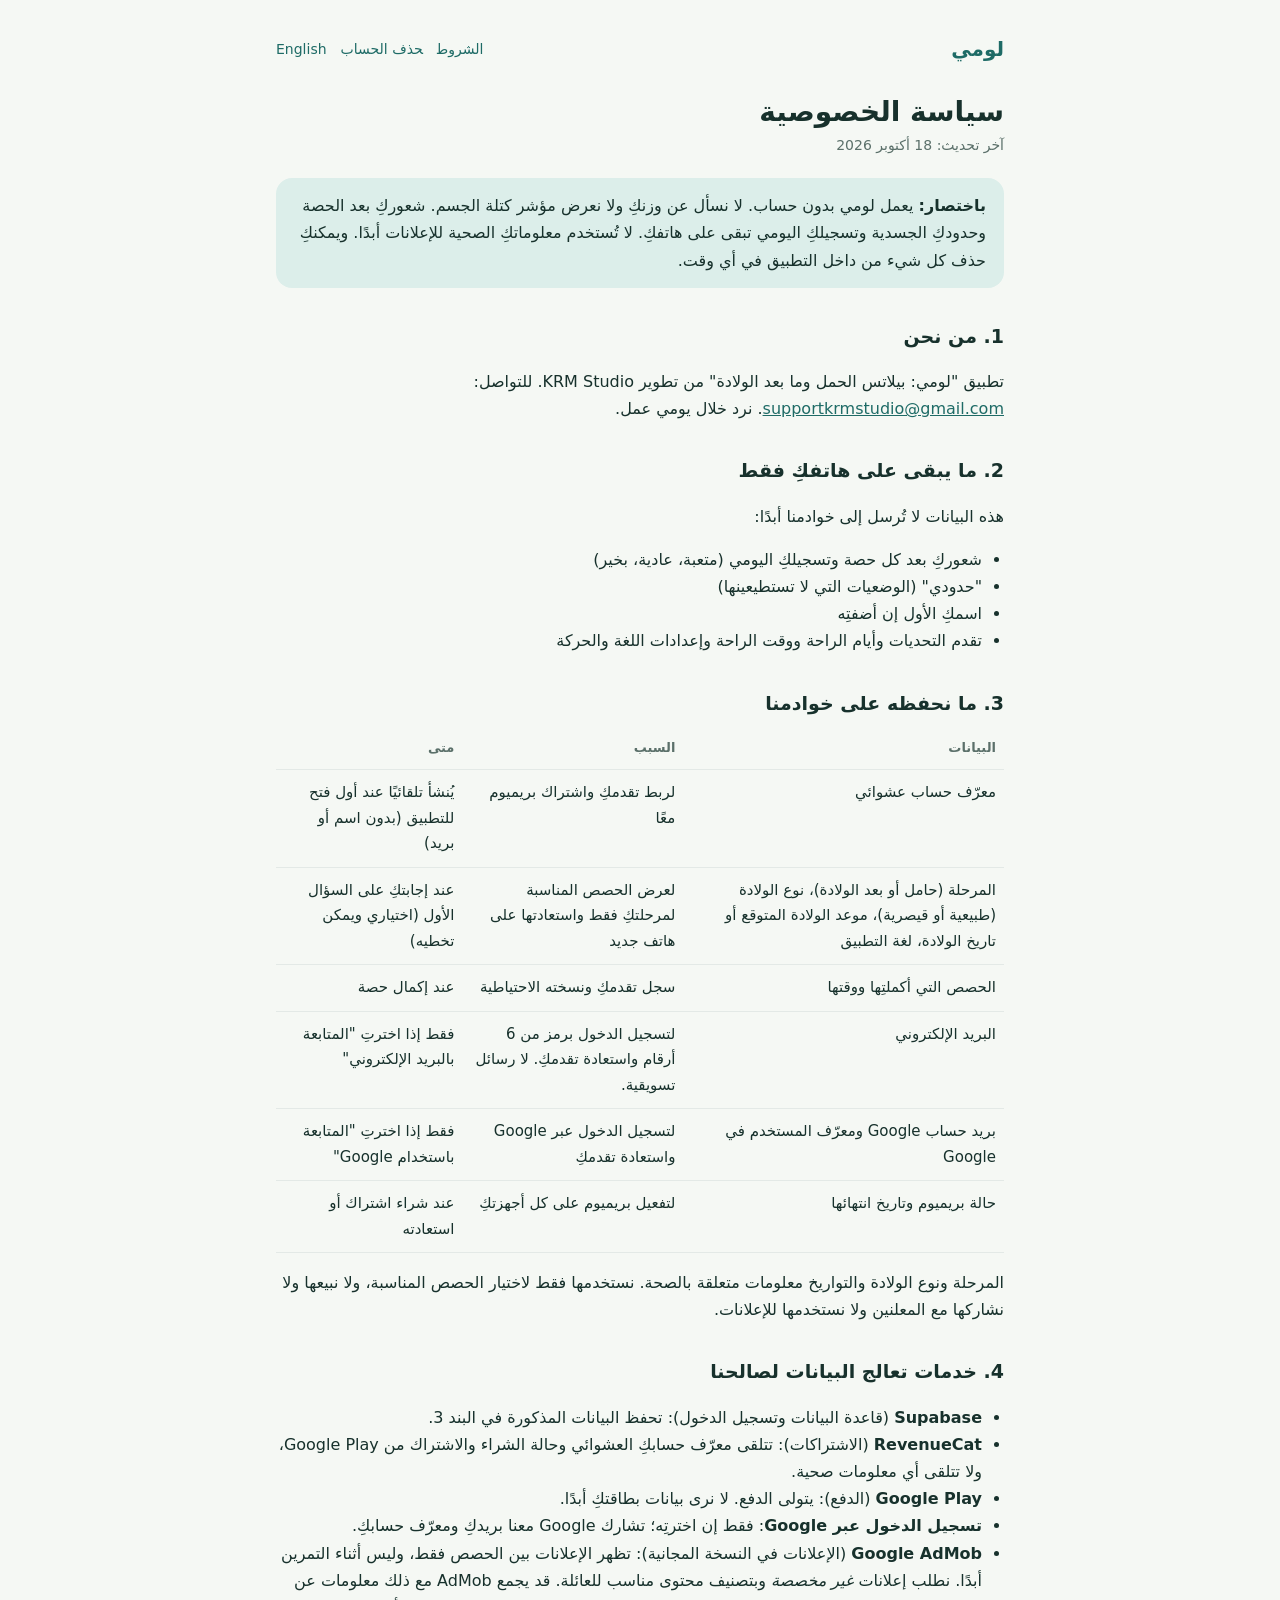
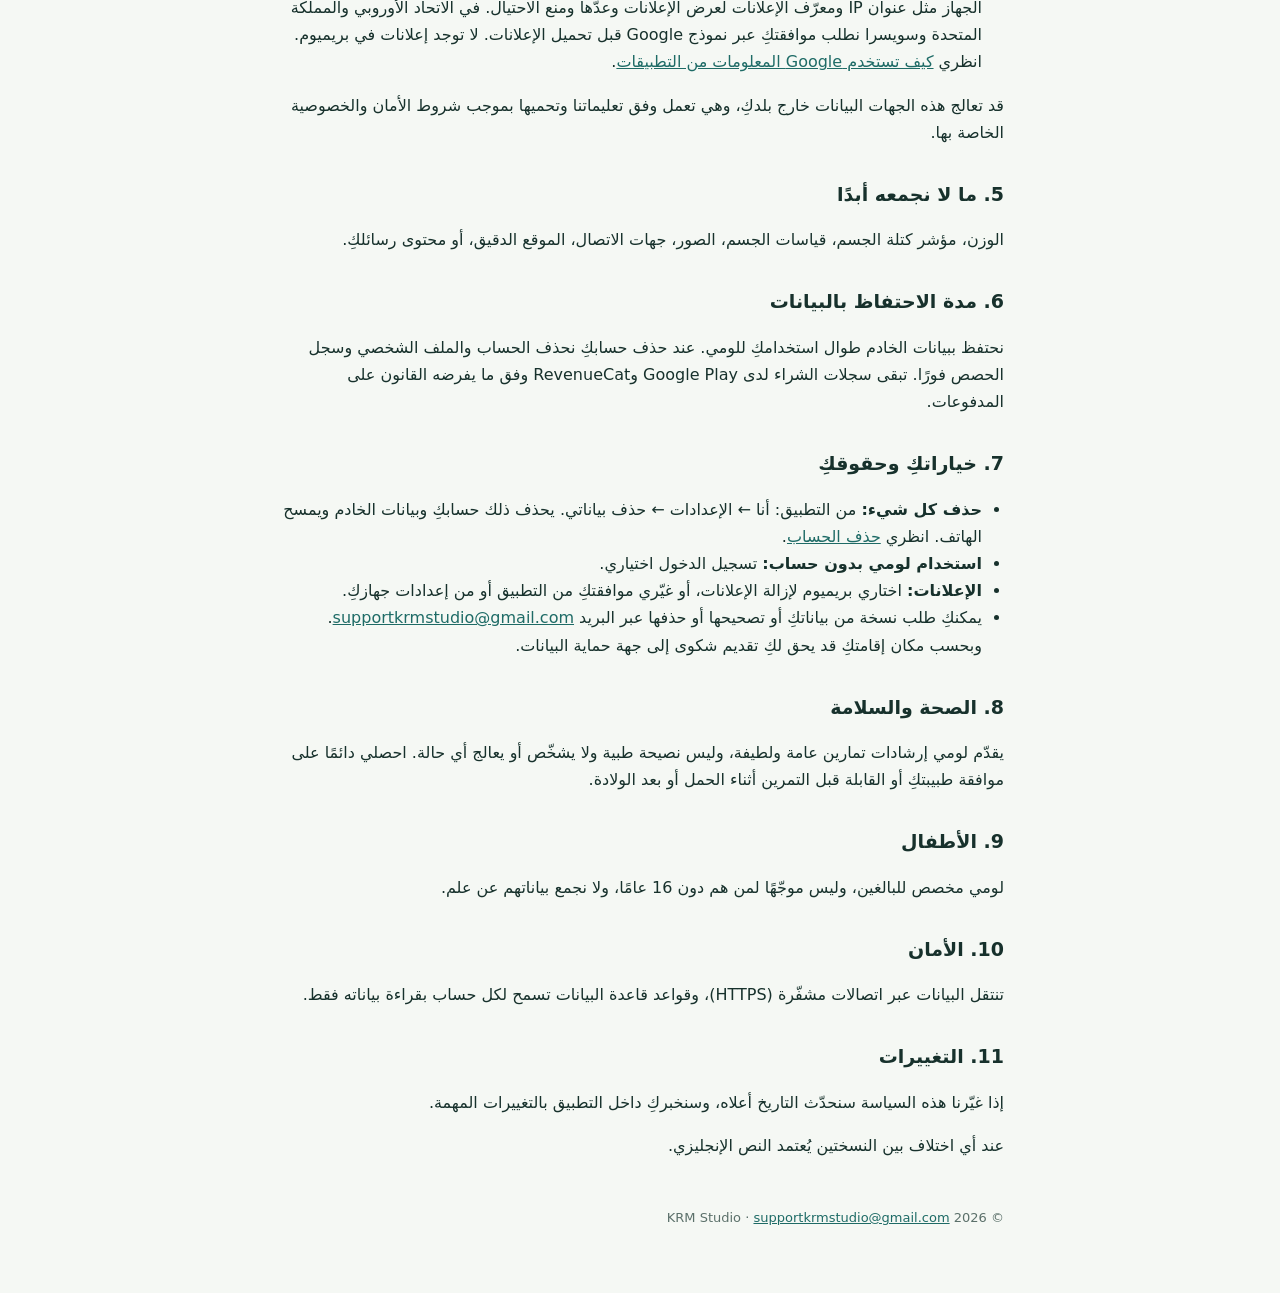
==== privacy-ar.html @ 48ddf564 "Lumi privacy policy, terms and account deletion (en + ar) Co-Authored-By: Claude Opus 5.5 <noreply@a" ====
<!doctype html>
<html lang="ar" dir="rtl">
<head>
<meta charset="utf-8">
<meta name="viewport" content="width=device-width, initial-scale=1">
<title>سياسة الخصوصية - لومي</title>
<meta name="description" content="كيف يتعامل تطبيق لومي مع بياناتكِ.">
<link rel="stylesheet" href="style.css">
</head>
<body>
<main>
<header>
  <a class="brand" href="./">لومي</a>
  <nav><a href="terms-ar.html">الشروط</a><a href="delete-account-ar.html">حذف الحساب</a><a href="privacy.html" lang="en">English</a></nav>
</header>

<h1>سياسة الخصوصية</h1>
<p class="updated">آخر تحديث: 18 أكتوبر 2026</p>

<div class="note">
  <strong>باختصار:</strong> يعمل لومي بدون حساب. لا نسأل عن وزنكِ ولا نعرض مؤشر كتلة الجسم.
  شعوركِ بعد الحصة وحدودكِ الجسدية وتسجيلكِ اليومي تبقى على هاتفكِ. لا تُستخدم معلوماتكِ الصحية للإعلانات أبدًا.
  ويمكنكِ حذف كل شيء من داخل التطبيق في أي وقت.
</div>

<h2>1. من نحن</h2>
<p>تطبيق "لومي: بيلاتس الحمل وما بعد الولادة" من تطوير KRM Studio. للتواصل:
<a href="mailto:supportkrmstudio@gmail.com">supportkrmstudio@gmail.com</a>. نرد خلال يومي عمل.</p>

<h2>2. ما يبقى على هاتفكِ فقط</h2>
<p>هذه البيانات لا تُرسل إلى خوادمنا أبدًا:</p>
<ul>
  <li>شعوركِ بعد كل حصة وتسجيلكِ اليومي (متعبة، عادية، بخير)</li>
  <li>"حدودي" (الوضعيات التي لا تستطيعينها)</li>
  <li>اسمكِ الأول إن أضفتِه</li>
  <li>تقدم التحديات وأيام الراحة ووقت الراحة وإعدادات اللغة والحركة</li>
</ul>

<h2>3. ما نحفظه على خوادمنا</h2>
<div class="table-wrap">
<table>
  <tr><th>البيانات</th><th>السبب</th><th>متى</th></tr>
  <tr><td>معرّف حساب عشوائي</td><td>لربط تقدمكِ واشتراك بريميوم معًا</td><td>يُنشأ تلقائيًا عند أول فتح للتطبيق (بدون اسم أو بريد)</td></tr>
  <tr><td>المرحلة (حامل أو بعد الولادة)، نوع الولادة (طبيعية أو قيصرية)، موعد الولادة المتوقع أو تاريخ الولادة، لغة التطبيق</td><td>لعرض الحصص المناسبة لمرحلتكِ فقط واستعادتها على هاتف جديد</td><td>عند إجابتكِ على السؤال الأول (اختياري ويمكن تخطيه)</td></tr>
  <tr><td>الحصص التي أكملتِها ووقتها</td><td>سجل تقدمكِ ونسخته الاحتياطية</td><td>عند إكمال حصة</td></tr>
  <tr><td>البريد الإلكتروني</td><td>لتسجيل الدخول برمز من 6 أرقام واستعادة تقدمكِ. لا رسائل تسويقية.</td><td>فقط إذا اخترتِ "المتابعة بالبريد الإلكتروني"</td></tr>
  <tr><td>بريد حساب Google ومعرّف المستخدم في Google</td><td>لتسجيل الدخول عبر Google واستعادة تقدمكِ</td><td>فقط إذا اخترتِ "المتابعة باستخدام Google"</td></tr>
  <tr><td>حالة بريميوم وتاريخ انتهائها</td><td>لتفعيل بريميوم على كل أجهزتكِ</td><td>عند شراء اشتراك أو استعادته</td></tr>
</table>
</div>
<p>المرحلة ونوع الولادة والتواريخ معلومات متعلقة بالصحة. نستخدمها فقط لاختيار الحصص المناسبة، ولا نبيعها
ولا نشاركها مع المعلنين ولا نستخدمها للإعلانات.</p>

<h2>4. خدمات تعالج البيانات لصالحنا</h2>
<ul>
  <li><strong>Supabase</strong> (قاعدة البيانات وتسجيل الدخول): تحفظ البيانات المذكورة في البند 3.</li>
  <li><strong>RevenueCat</strong> (الاشتراكات): تتلقى معرّف حسابكِ العشوائي وحالة الشراء والاشتراك من Google Play، ولا تتلقى أي معلومات صحية.</li>
  <li><strong>Google Play</strong> (الدفع): يتولى الدفع. لا نرى بيانات بطاقتكِ أبدًا.</li>
  <li><strong>تسجيل الدخول عبر Google</strong>: فقط إن اخترتِه؛ تشارك Google معنا بريدكِ ومعرّف حسابكِ.</li>
  <li><strong>Google AdMob</strong> (الإعلانات في النسخة المجانية): تظهر الإعلانات بين الحصص فقط، وليس أثناء التمرين أبدًا.
    نطلب إعلانات <em>غير مخصصة</em> وبتصنيف محتوى مناسب للعائلة. قد يجمع AdMob مع ذلك معلومات عن الجهاز مثل عنوان IP
    ومعرّف الإعلانات لعرض الإعلانات وعدّها ومنع الاحتيال. في الاتحاد الأوروبي والمملكة المتحدة وسويسرا نطلب موافقتكِ عبر
    نموذج Google قبل تحميل الإعلانات. لا توجد إعلانات في بريميوم.
    انظري <a href="https://policies.google.com/technologies/partner-sites">كيف تستخدم Google المعلومات من التطبيقات</a>.</li>
</ul>
<p>قد تعالج هذه الجهات البيانات خارج بلدكِ، وهي تعمل وفق تعليماتنا وتحميها بموجب شروط الأمان والخصوصية الخاصة بها.</p>

<h2>5. ما لا نجمعه أبدًا</h2>
<p>الوزن، مؤشر كتلة الجسم، قياسات الجسم، الصور، جهات الاتصال، الموقع الدقيق، أو محتوى رسائلكِ.</p>

<h2>6. مدة الاحتفاظ بالبيانات</h2>
<p>نحتفظ ببيانات الخادم طوال استخدامكِ للومي. عند حذف حسابكِ نحذف الحساب والملف الشخصي وسجل الحصص فورًا.
تبقى سجلات الشراء لدى Google Play وRevenueCat وفق ما يفرضه القانون على المدفوعات.</p>

<h2>7. خياراتكِ وحقوقكِ</h2>
<ul>
  <li><strong>حذف كل شيء:</strong> من التطبيق: أنا ← الإعدادات ← حذف بياناتي. يحذف ذلك حسابكِ وبيانات الخادم ويمسح الهاتف.
    انظري <a href="delete-account-ar.html">حذف الحساب</a>.</li>
  <li><strong>استخدام لومي بدون حساب:</strong> تسجيل الدخول اختياري.</li>
  <li><strong>الإعلانات:</strong> اختاري بريميوم لإزالة الإعلانات، أو غيّري موافقتكِ من التطبيق أو من إعدادات جهازكِ.</li>
  <li>يمكنكِ طلب نسخة من بياناتكِ أو تصحيحها أو حذفها عبر البريد
    <a href="mailto:supportkrmstudio@gmail.com">supportkrmstudio@gmail.com</a>. وبحسب مكان إقامتكِ قد يحق لكِ تقديم شكوى إلى جهة حماية البيانات.</li>
</ul>

<h2>8. الصحة والسلامة</h2>
<p>يقدّم لومي إرشادات تمارين عامة ولطيفة، وليس نصيحة طبية ولا يشخّص أو يعالج أي حالة. احصلي دائمًا على موافقة طبيبتكِ
أو القابلة قبل التمرين أثناء الحمل أو بعد الولادة.</p>

<h2>9. الأطفال</h2>
<p>لومي مخصص للبالغين، وليس موجّهًا لمن هم دون 16 عامًا، ولا نجمع بياناتهم عن علم.</p>

<h2>10. الأمان</h2>
<p>تنتقل البيانات عبر اتصالات مشفّرة (HTTPS)، وقواعد قاعدة البيانات تسمح لكل حساب بقراءة بياناته فقط.</p>

<h2>11. التغييرات</h2>
<p>إذا غيّرنا هذه السياسة سنحدّث التاريخ أعلاه، وسنخبركِ داخل التطبيق بالتغييرات المهمة.</p>
<p>عند أي اختلاف بين النسختين يُعتمد النص الإنجليزي.</p>

<footer>© 2026 KRM Studio · <a href="mailto:supportkrmstudio@gmail.com">supportkrmstudio@gmail.com</a></footer>
</main>
</body>
</html>
---- style.css ----
:root {
  --bg: #f5f8f4;
  --ink: #17312c;
  --muted: #5b706a;
  --teal: #1e6b66;
  --mint: #dceeea;
  --line: #e3e9e6;
  --card: #ffffff;
}
@media (prefers-color-scheme: dark) {
  :root {
    --bg: #0f1d1b;
    --ink: #e6efec;
    --muted: #a3b8b2;
    --teal: #7cc8c1;
    --mint: #1b3330;
    --line: #26413d;
    --card: #142624;
  }
}
* { box-sizing: border-box; }
body {
  margin: 0;
  background: var(--bg);
  color: var(--ink);
  font: 16px/1.7 system-ui, -apple-system, "Segoe UI", Roboto, "Noto Sans", "Noto Naskh Arabic", sans-serif;
}
main { max-width: 760px; margin: 0 auto; padding: 32px 16px 64px; }
header { display: flex; justify-content: space-between; align-items: center; gap: 12px; flex-wrap: wrap; }
.brand { font-weight: 700; font-size: 20px; color: var(--teal); text-decoration: none; }
nav a { color: var(--teal); margin-inline-start: 14px; text-decoration: none; font-size: 14px; }
h1 { font-size: 28px; line-height: 1.3; margin: 28px 0 4px; }
h2 { font-size: 19px; margin: 32px 0 8px; }
.updated { color: var(--muted); font-size: 14px; margin: 0 0 20px; }
.card { background: var(--card); border: 1px solid var(--line); border-radius: 16px; padding: 16px 20px; margin: 16px 0; }
.note { background: var(--mint); border-radius: 16px; padding: 14px 18px; margin: 16px 0; }
table { width: 100%; border-collapse: collapse; font-size: 15px; }
th, td { text-align: start; padding: 10px 8px; border-bottom: 1px solid var(--line); vertical-align: top; }
th { color: var(--muted); font-weight: 600; font-size: 13px; }
.table-wrap { overflow-x: auto; }
a { color: var(--teal); }
footer { margin-top: 48px; color: var(--muted); font-size: 13px; }
ol, ul { padding-inline-start: 22px; }
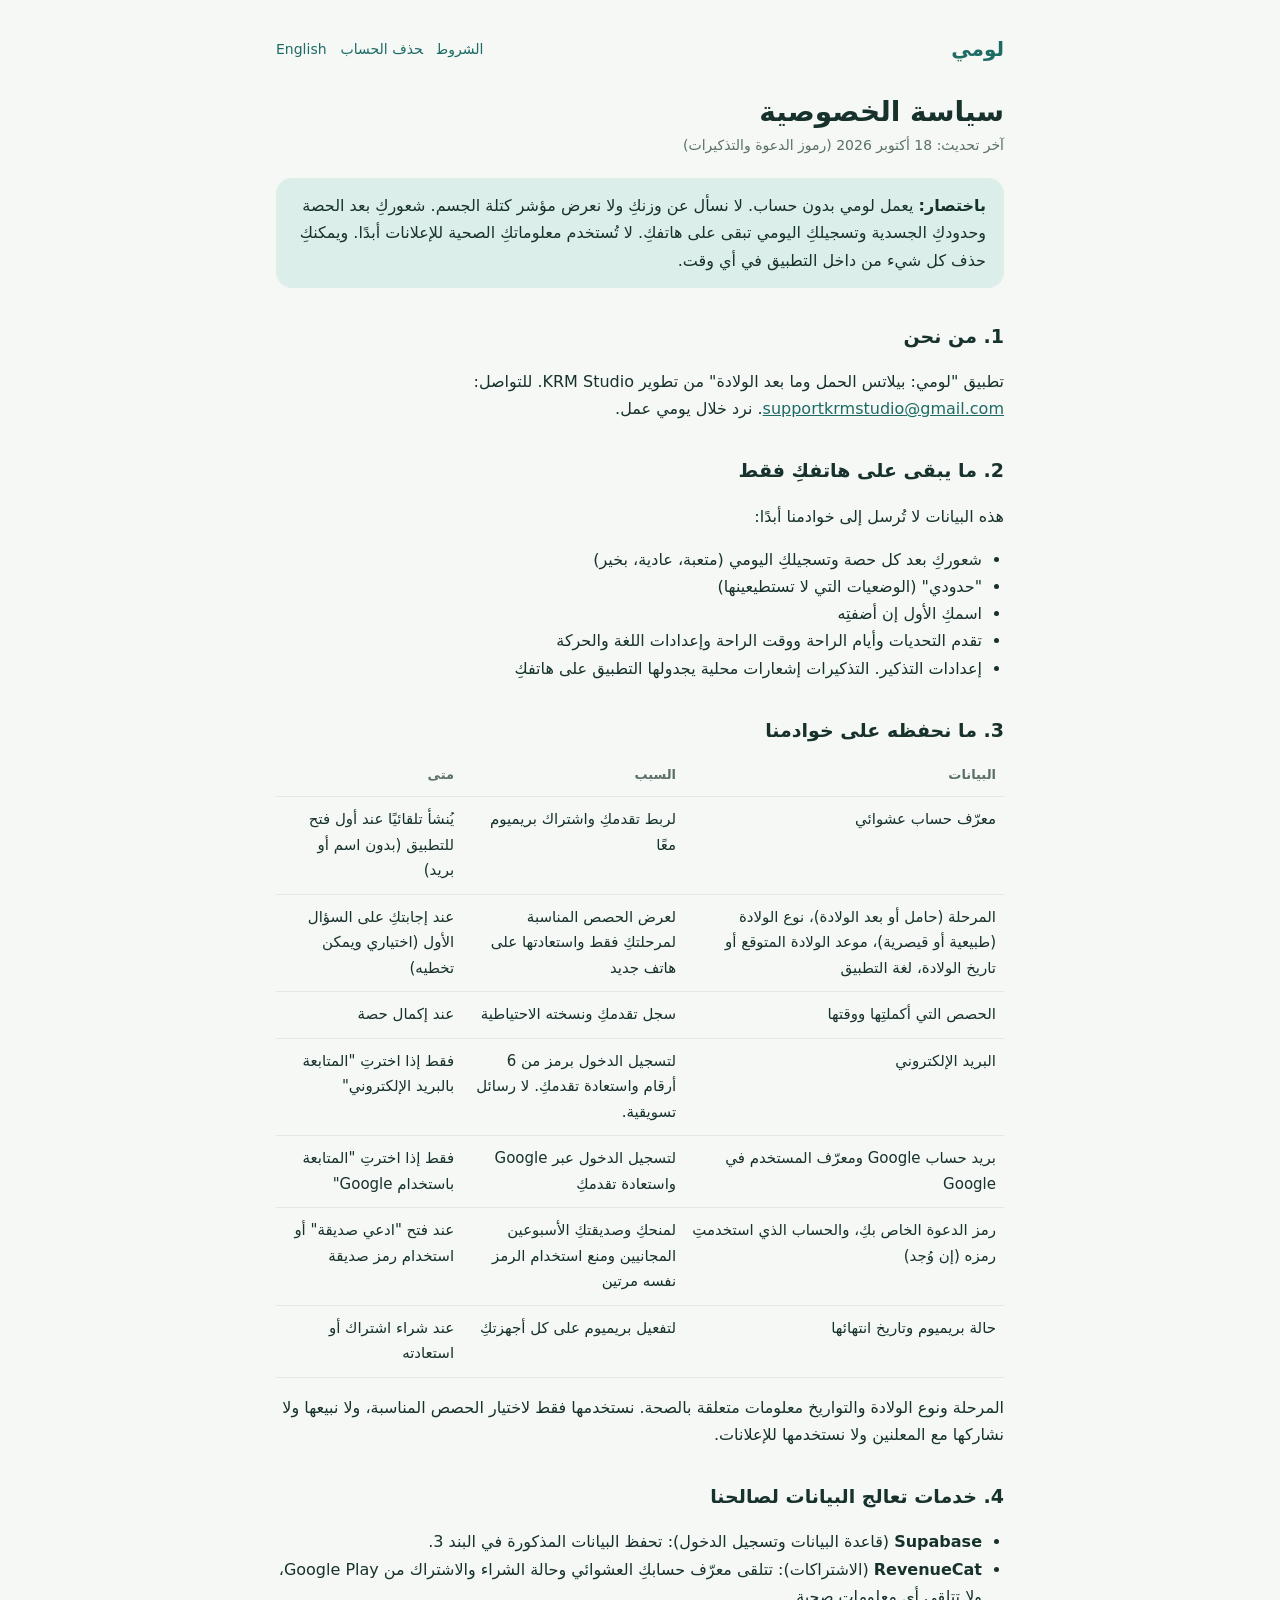
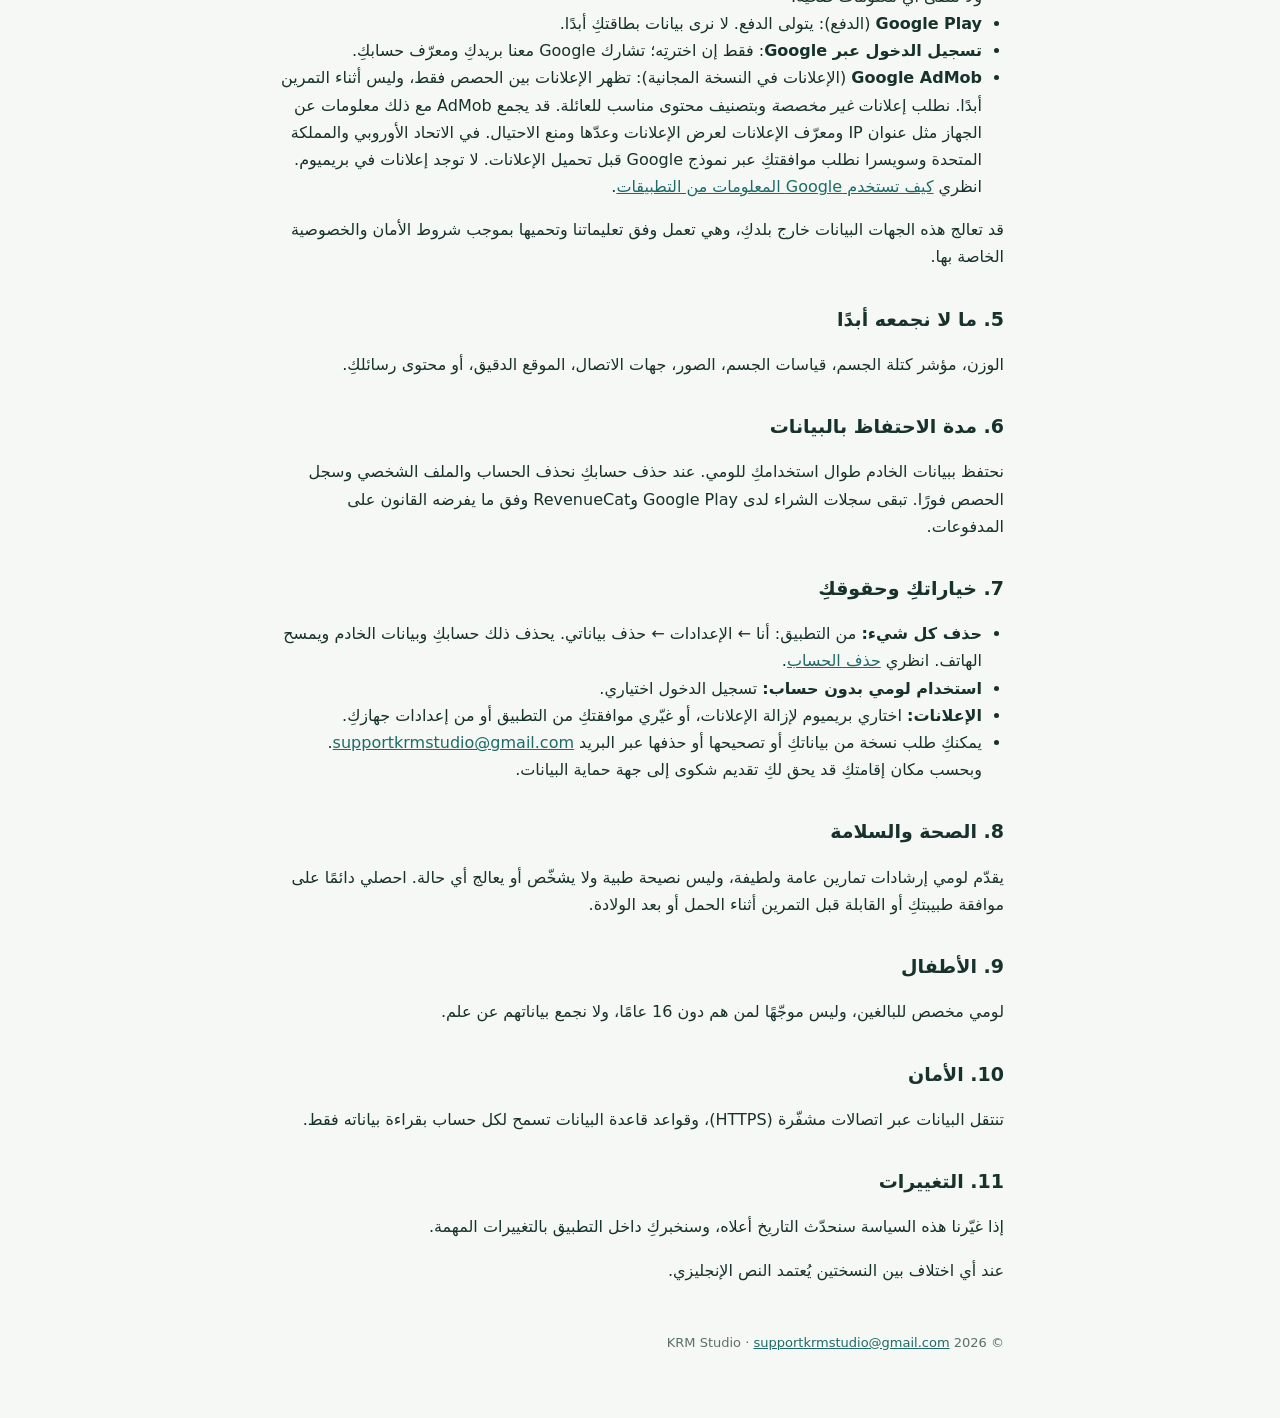
==== commit d7bba7b7: "Privacy: invite codes and local reminders Co-Authored-By: Claude Opus 5.5 <noreply@anthropic.com>" ====
--- a/privacy-ar.html
+++ b/privacy-ar.html
@@ -15,7 +15,7 @@
 </header>
 
 <h1>سياسة الخصوصية</h1>
-<p class="updated">آخر تحديث: 18 أكتوبر 2026</p>
+<p class="updated">آخر تحديث: 18 أكتوبر 2026 (رموز الدعوة والتذكيرات)</p>
 
 <div class="note">
   <strong>باختصار:</strong> يعمل لومي بدون حساب. لا نسأل عن وزنكِ ولا نعرض مؤشر كتلة الجسم.
@@ -34,6 +34,7 @@
   <li>"حدودي" (الوضعيات التي لا تستطيعينها)</li>
   <li>اسمكِ الأول إن أضفتِه</li>
   <li>تقدم التحديات وأيام الراحة ووقت الراحة وإعدادات اللغة والحركة</li>
+  <li>إعدادات التذكير. التذكيرات إشعارات محلية يجدولها التطبيق على هاتفكِ</li>
 </ul>
 
 <h2>3. ما نحفظه على خوادمنا</h2>
@@ -45,6 +46,7 @@
   <tr><td>الحصص التي أكملتِها ووقتها</td><td>سجل تقدمكِ ونسخته الاحتياطية</td><td>عند إكمال حصة</td></tr>
   <tr><td>البريد الإلكتروني</td><td>لتسجيل الدخول برمز من 6 أرقام واستعادة تقدمكِ. لا رسائل تسويقية.</td><td>فقط إذا اخترتِ "المتابعة بالبريد الإلكتروني"</td></tr>
   <tr><td>بريد حساب Google ومعرّف المستخدم في Google</td><td>لتسجيل الدخول عبر Google واستعادة تقدمكِ</td><td>فقط إذا اخترتِ "المتابعة باستخدام Google"</td></tr>
+  <tr><td>رمز الدعوة الخاص بكِ، والحساب الذي استخدمتِ رمزه (إن وُجد)</td><td>لمنحكِ وصديقتكِ الأسبوعين المجانيين ومنع استخدام الرمز نفسه مرتين</td><td>عند فتح "ادعي صديقة" أو استخدام رمز صديقة</td></tr>
   <tr><td>حالة بريميوم وتاريخ انتهائها</td><td>لتفعيل بريميوم على كل أجهزتكِ</td><td>عند شراء اشتراك أو استعادته</td></tr>
 </table>
 </div>
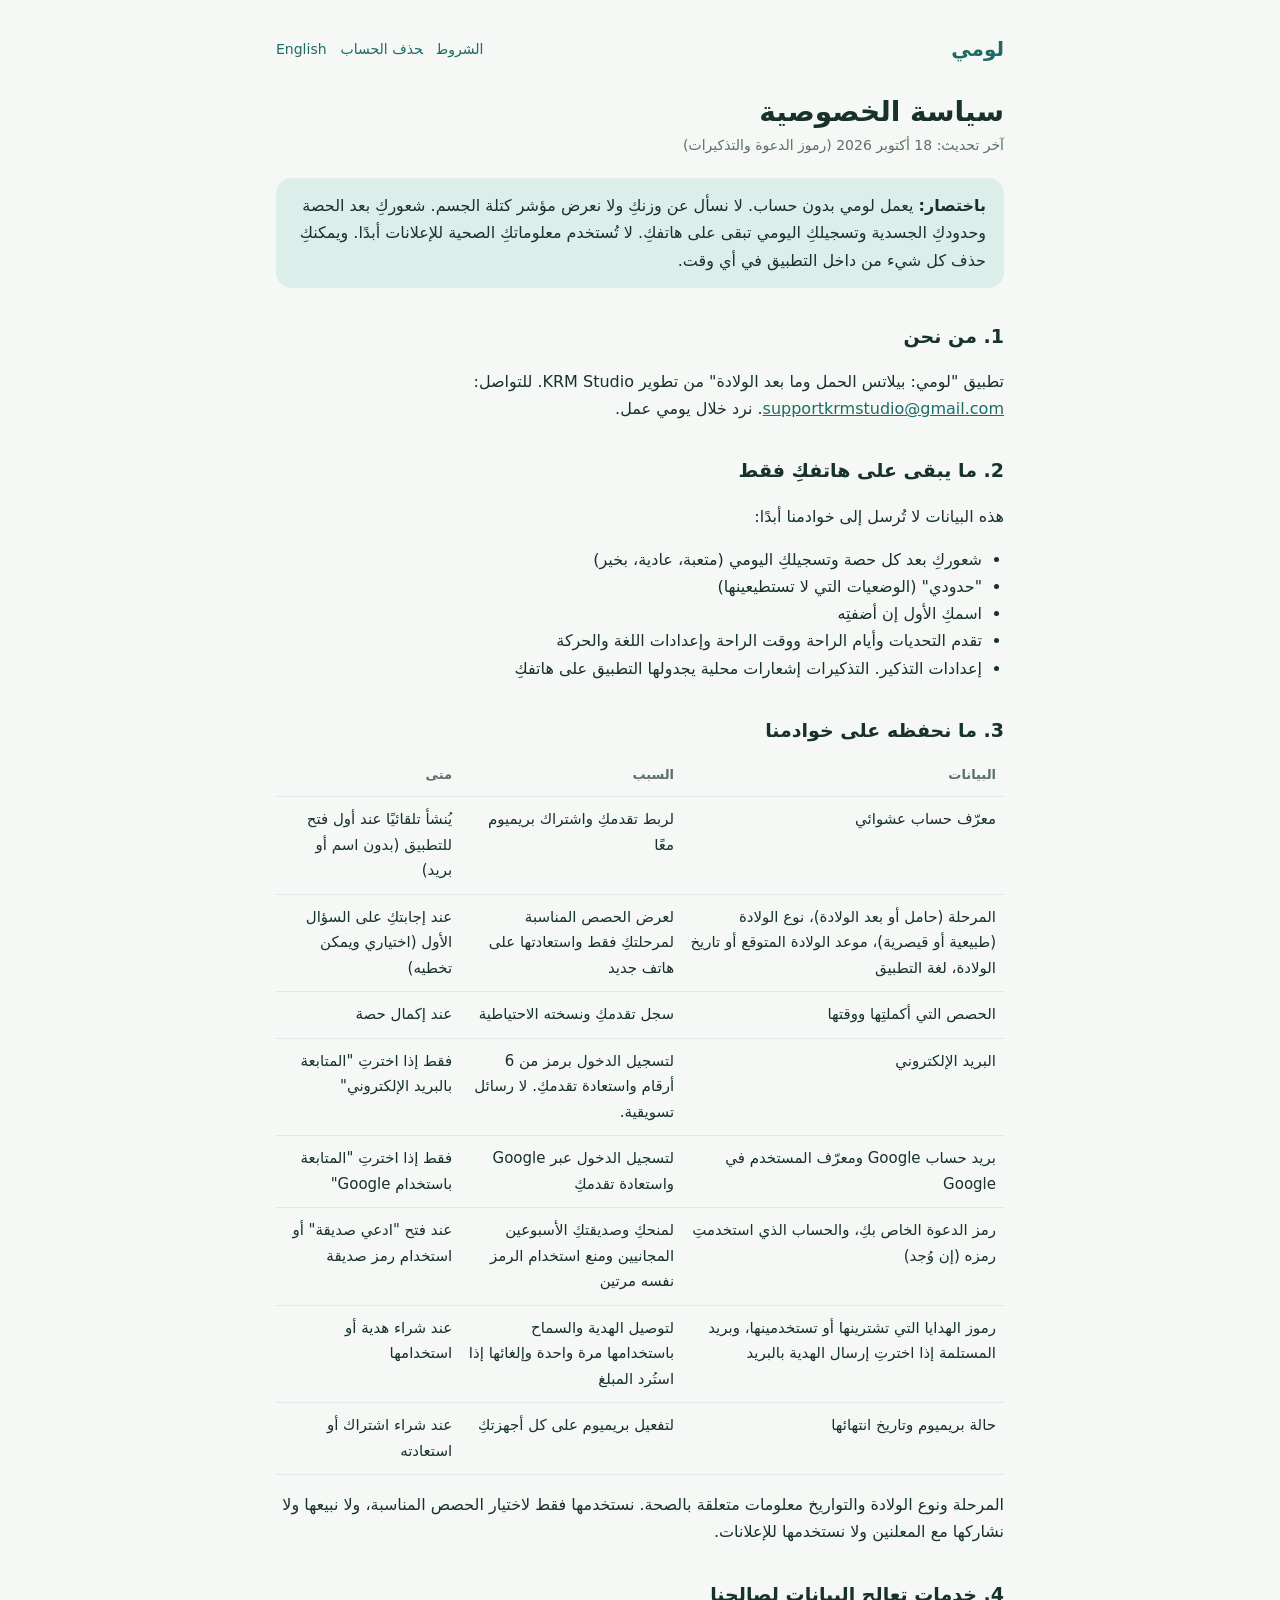
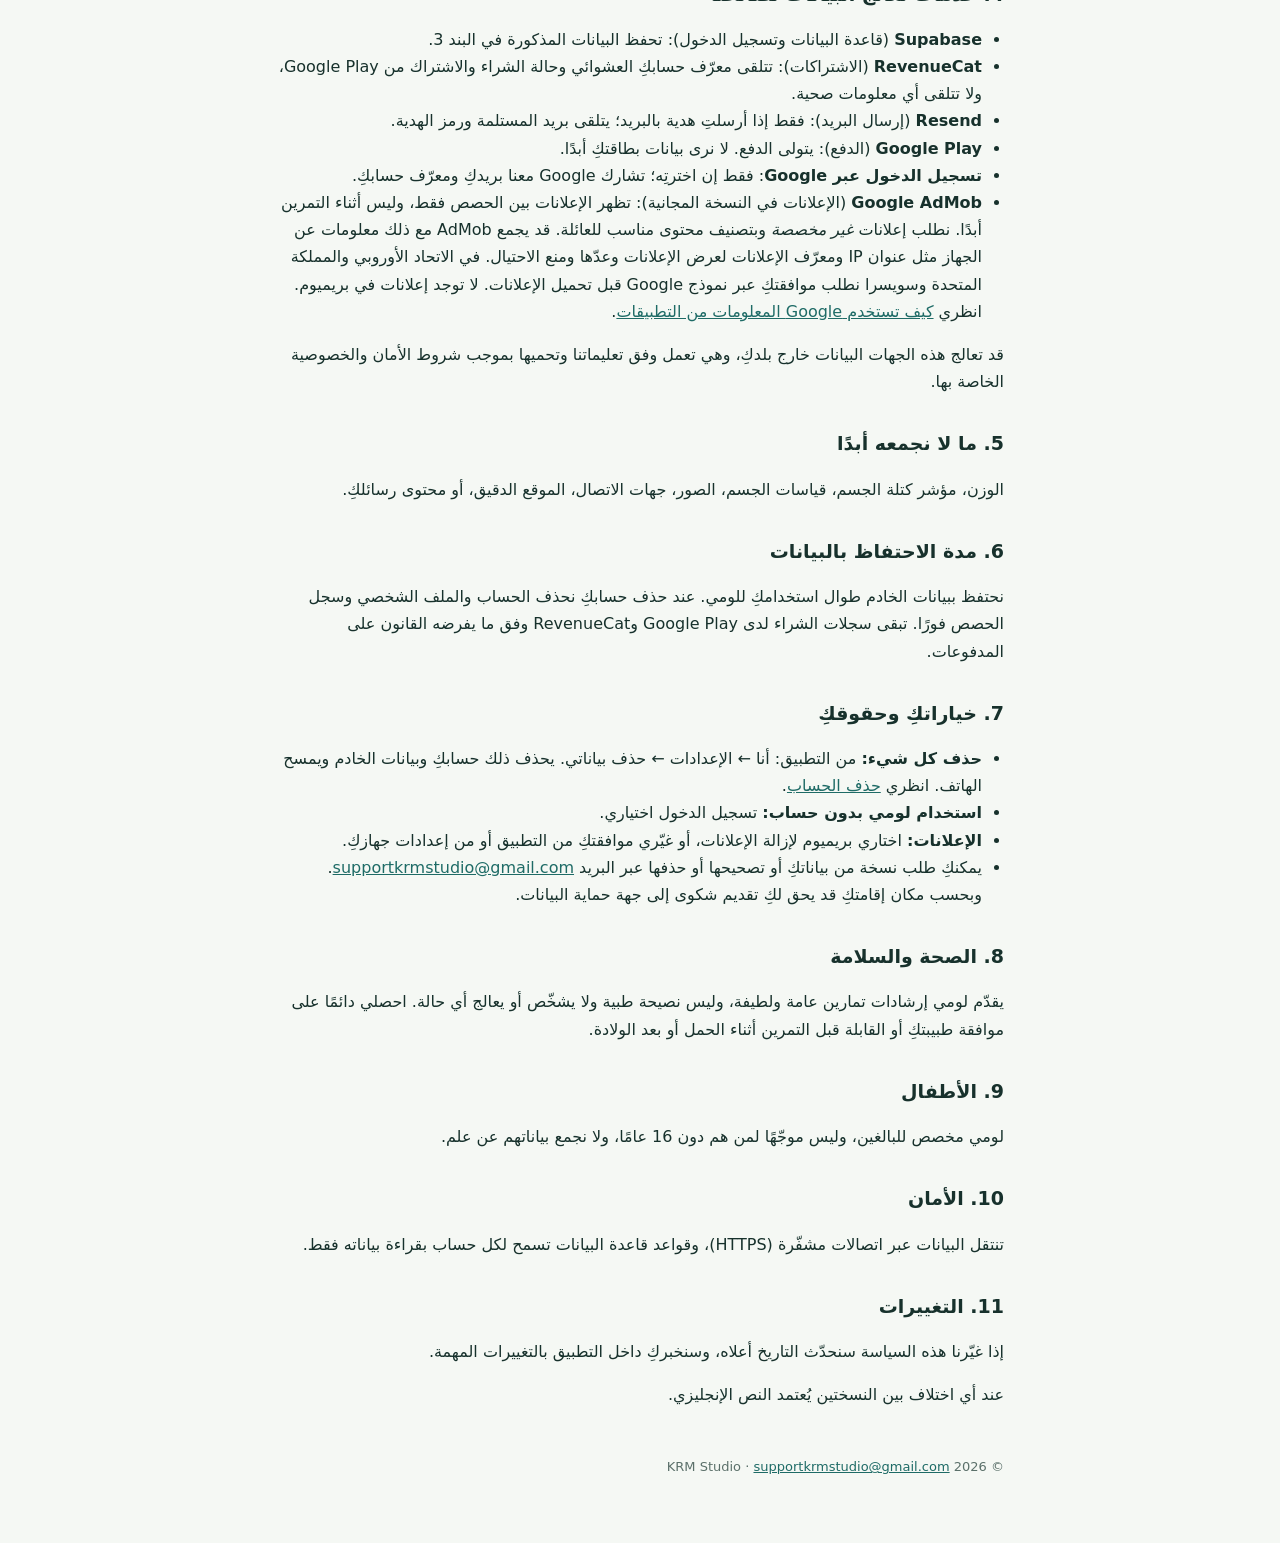
==== commit 15e13557: "Privacy: gift codes and Resend for gift emails Co-Authored-By: Claude Opus 5.5 <noreply@anthropic.co" ====
--- a/privacy-ar.html
+++ b/privacy-ar.html
@@ -47,6 +47,7 @@
   <tr><td>البريد الإلكتروني</td><td>لتسجيل الدخول برمز من 6 أرقام واستعادة تقدمكِ. لا رسائل تسويقية.</td><td>فقط إذا اخترتِ "المتابعة بالبريد الإلكتروني"</td></tr>
   <tr><td>بريد حساب Google ومعرّف المستخدم في Google</td><td>لتسجيل الدخول عبر Google واستعادة تقدمكِ</td><td>فقط إذا اخترتِ "المتابعة باستخدام Google"</td></tr>
   <tr><td>رمز الدعوة الخاص بكِ، والحساب الذي استخدمتِ رمزه (إن وُجد)</td><td>لمنحكِ وصديقتكِ الأسبوعين المجانيين ومنع استخدام الرمز نفسه مرتين</td><td>عند فتح "ادعي صديقة" أو استخدام رمز صديقة</td></tr>
+  <tr><td>رموز الهدايا التي تشترينها أو تستخدمينها، وبريد المستلمة إذا اخترتِ إرسال الهدية بالبريد</td><td>لتوصيل الهدية والسماح باستخدامها مرة واحدة وإلغائها إذا استُرد المبلغ</td><td>عند شراء هدية أو استخدامها</td></tr>
   <tr><td>حالة بريميوم وتاريخ انتهائها</td><td>لتفعيل بريميوم على كل أجهزتكِ</td><td>عند شراء اشتراك أو استعادته</td></tr>
 </table>
 </div>
@@ -57,6 +58,7 @@
 <ul>
   <li><strong>Supabase</strong> (قاعدة البيانات وتسجيل الدخول): تحفظ البيانات المذكورة في البند 3.</li>
   <li><strong>RevenueCat</strong> (الاشتراكات): تتلقى معرّف حسابكِ العشوائي وحالة الشراء والاشتراك من Google Play، ولا تتلقى أي معلومات صحية.</li>
+  <li><strong>Resend</strong> (إرسال البريد): فقط إذا أرسلتِ هدية بالبريد؛ يتلقى بريد المستلمة ورمز الهدية.</li>
   <li><strong>Google Play</strong> (الدفع): يتولى الدفع. لا نرى بيانات بطاقتكِ أبدًا.</li>
   <li><strong>تسجيل الدخول عبر Google</strong>: فقط إن اخترتِه؛ تشارك Google معنا بريدكِ ومعرّف حسابكِ.</li>
   <li><strong>Google AdMob</strong> (الإعلانات في النسخة المجانية): تظهر الإعلانات بين الحصص فقط، وليس أثناء التمرين أبدًا.
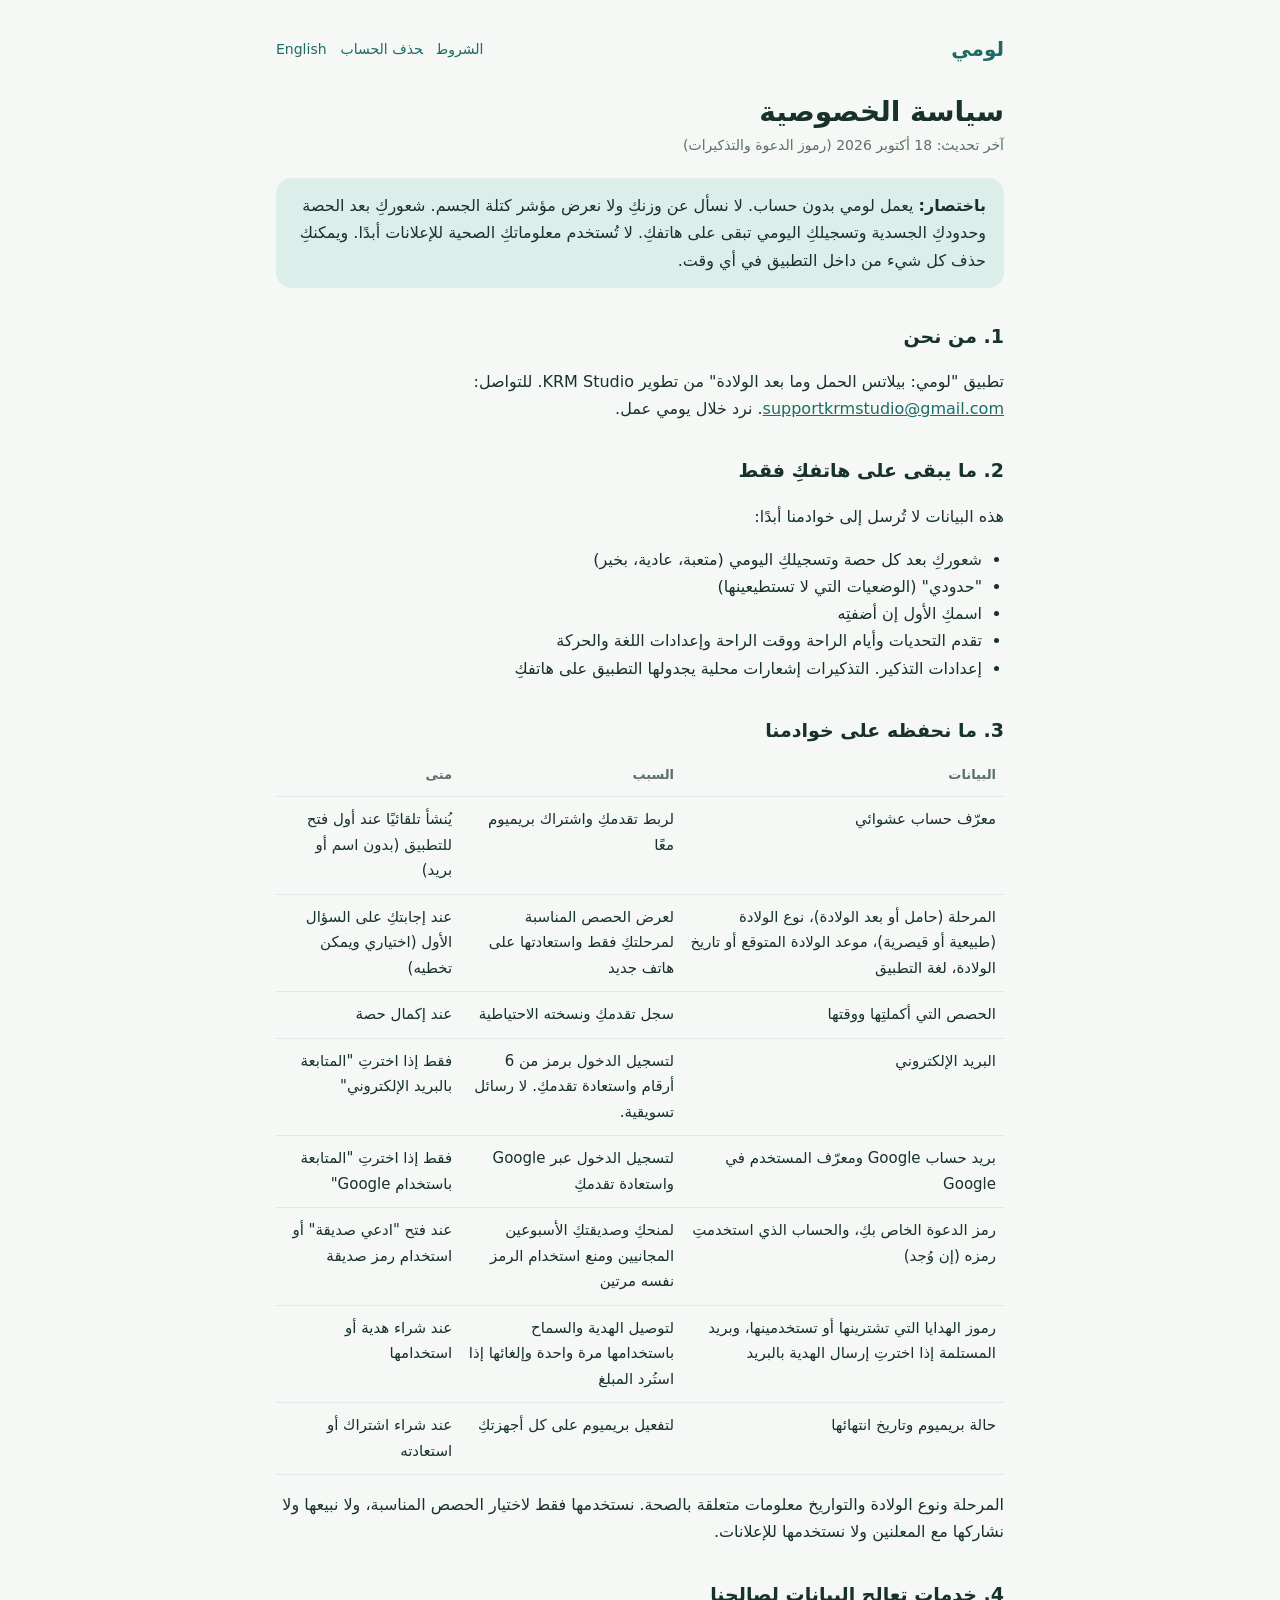
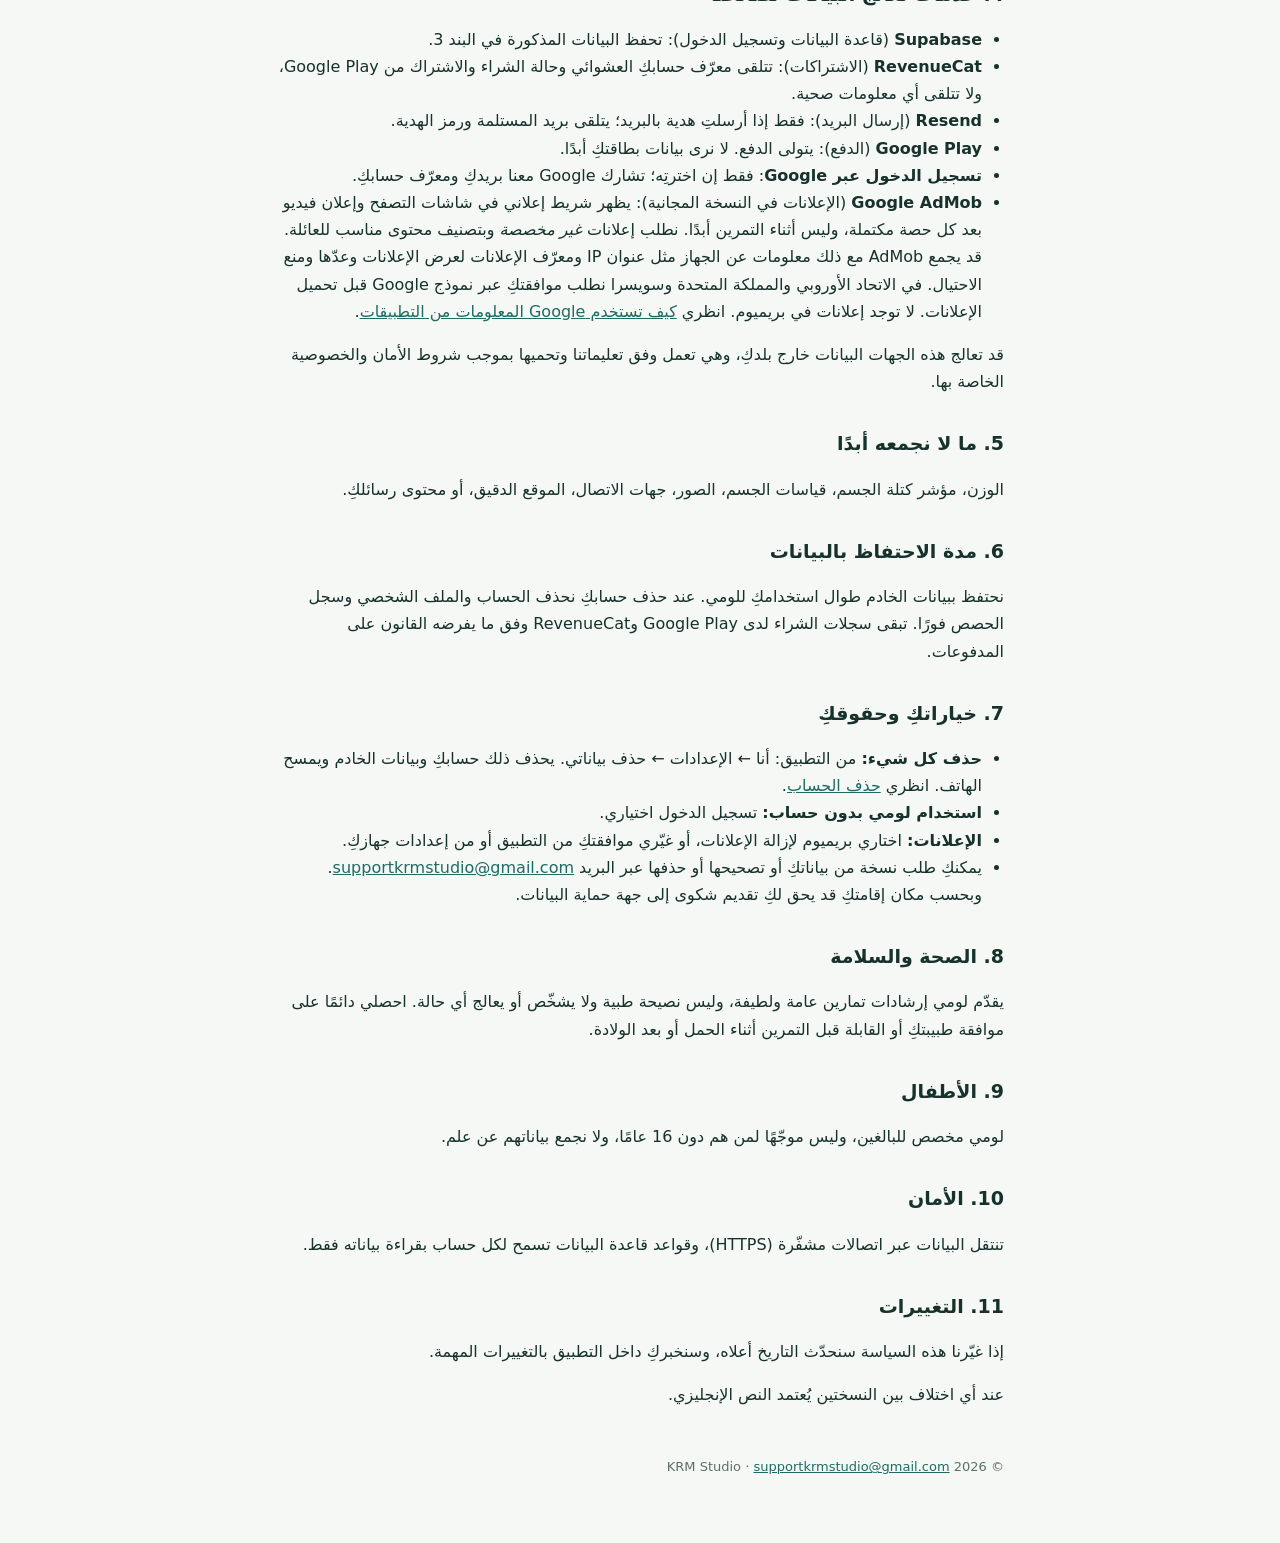
==== commit 89c18a5f: "Ads wording: banner on browse screens and a video after each class Co-Authored-By: Claude Opus 5.5 <" ====
--- a/privacy-ar.html
+++ b/privacy-ar.html
@@ -61,7 +61,7 @@
   <li><strong>Resend</strong> (إرسال البريد): فقط إذا أرسلتِ هدية بالبريد؛ يتلقى بريد المستلمة ورمز الهدية.</li>
   <li><strong>Google Play</strong> (الدفع): يتولى الدفع. لا نرى بيانات بطاقتكِ أبدًا.</li>
   <li><strong>تسجيل الدخول عبر Google</strong>: فقط إن اخترتِه؛ تشارك Google معنا بريدكِ ومعرّف حسابكِ.</li>
-  <li><strong>Google AdMob</strong> (الإعلانات في النسخة المجانية): تظهر الإعلانات بين الحصص فقط، وليس أثناء التمرين أبدًا.
+  <li><strong>Google AdMob</strong> (الإعلانات في النسخة المجانية): يظهر شريط إعلاني في شاشات التصفح وإعلان فيديو بعد كل حصة مكتملة، وليس أثناء التمرين أبدًا.
     نطلب إعلانات <em>غير مخصصة</em> وبتصنيف محتوى مناسب للعائلة. قد يجمع AdMob مع ذلك معلومات عن الجهاز مثل عنوان IP
     ومعرّف الإعلانات لعرض الإعلانات وعدّها ومنع الاحتيال. في الاتحاد الأوروبي والمملكة المتحدة وسويسرا نطلب موافقتكِ عبر
     نموذج Google قبل تحميل الإعلانات. لا توجد إعلانات في بريميوم.
